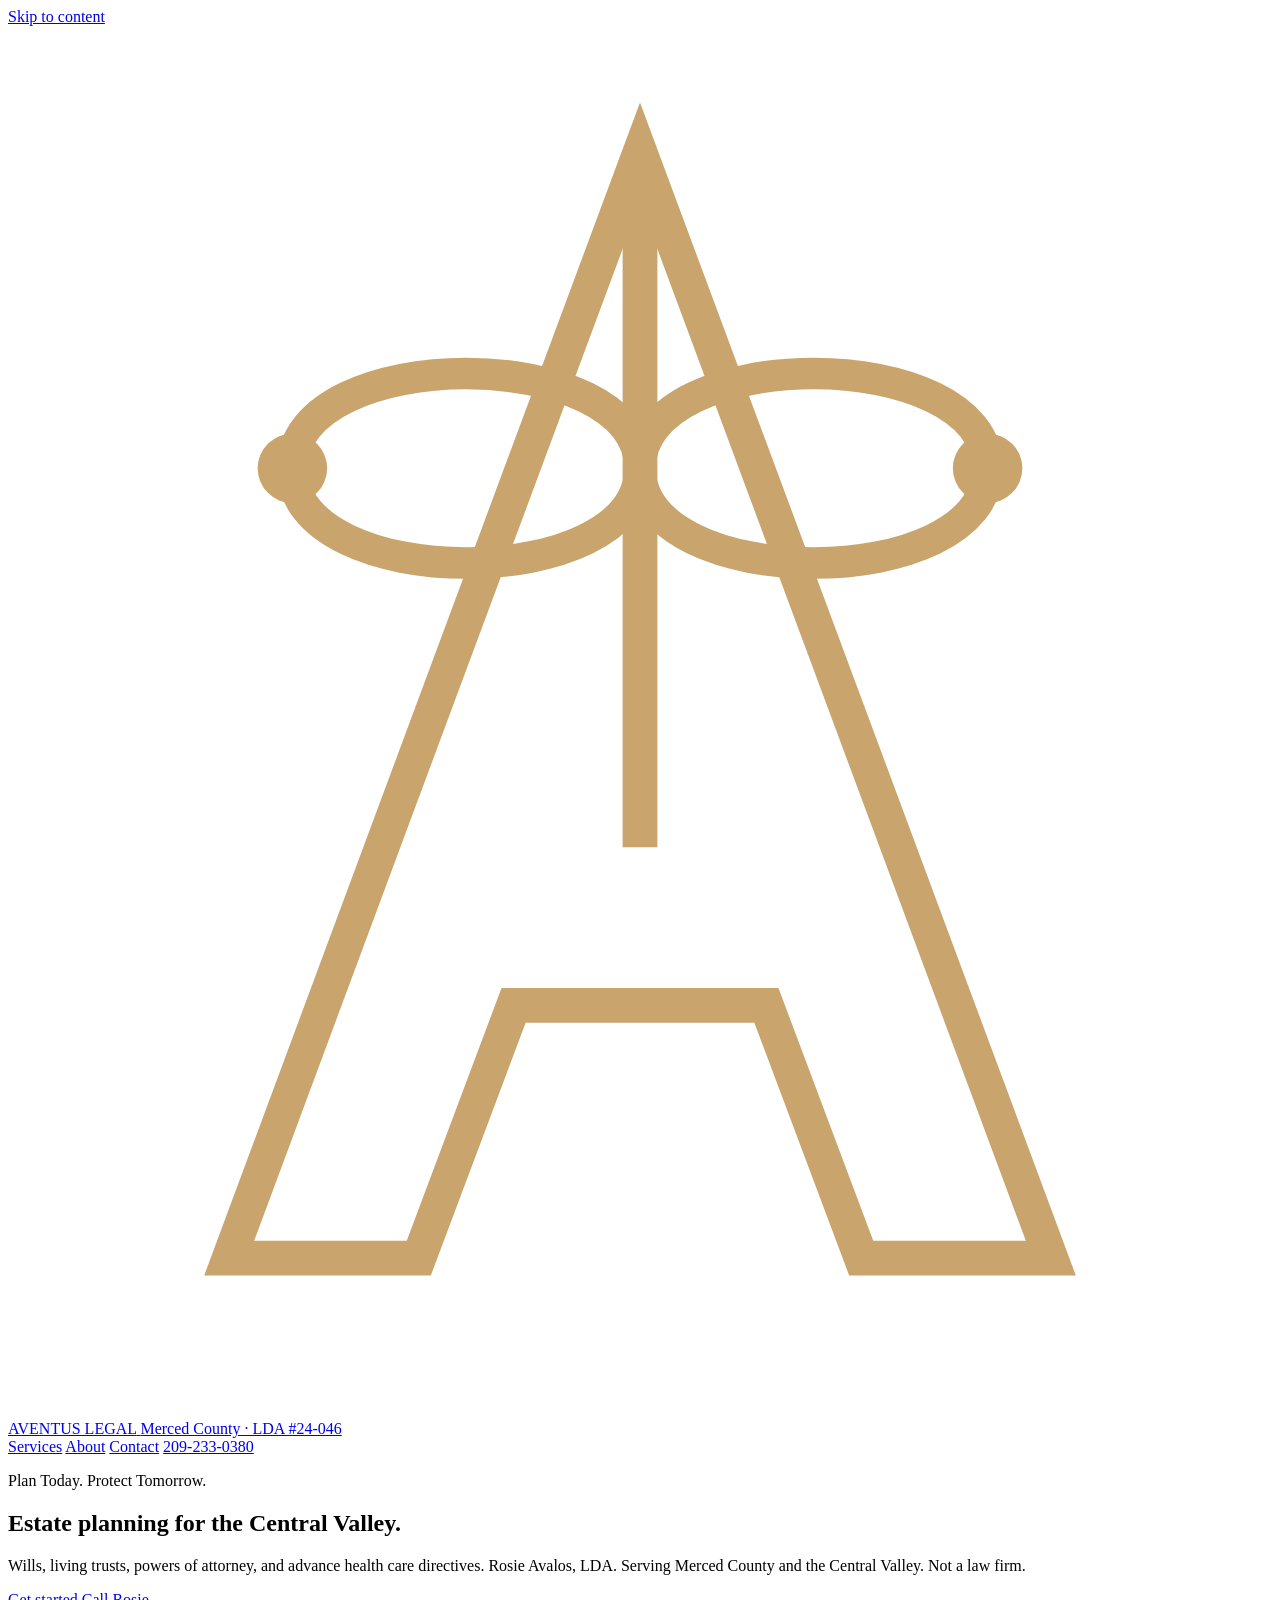
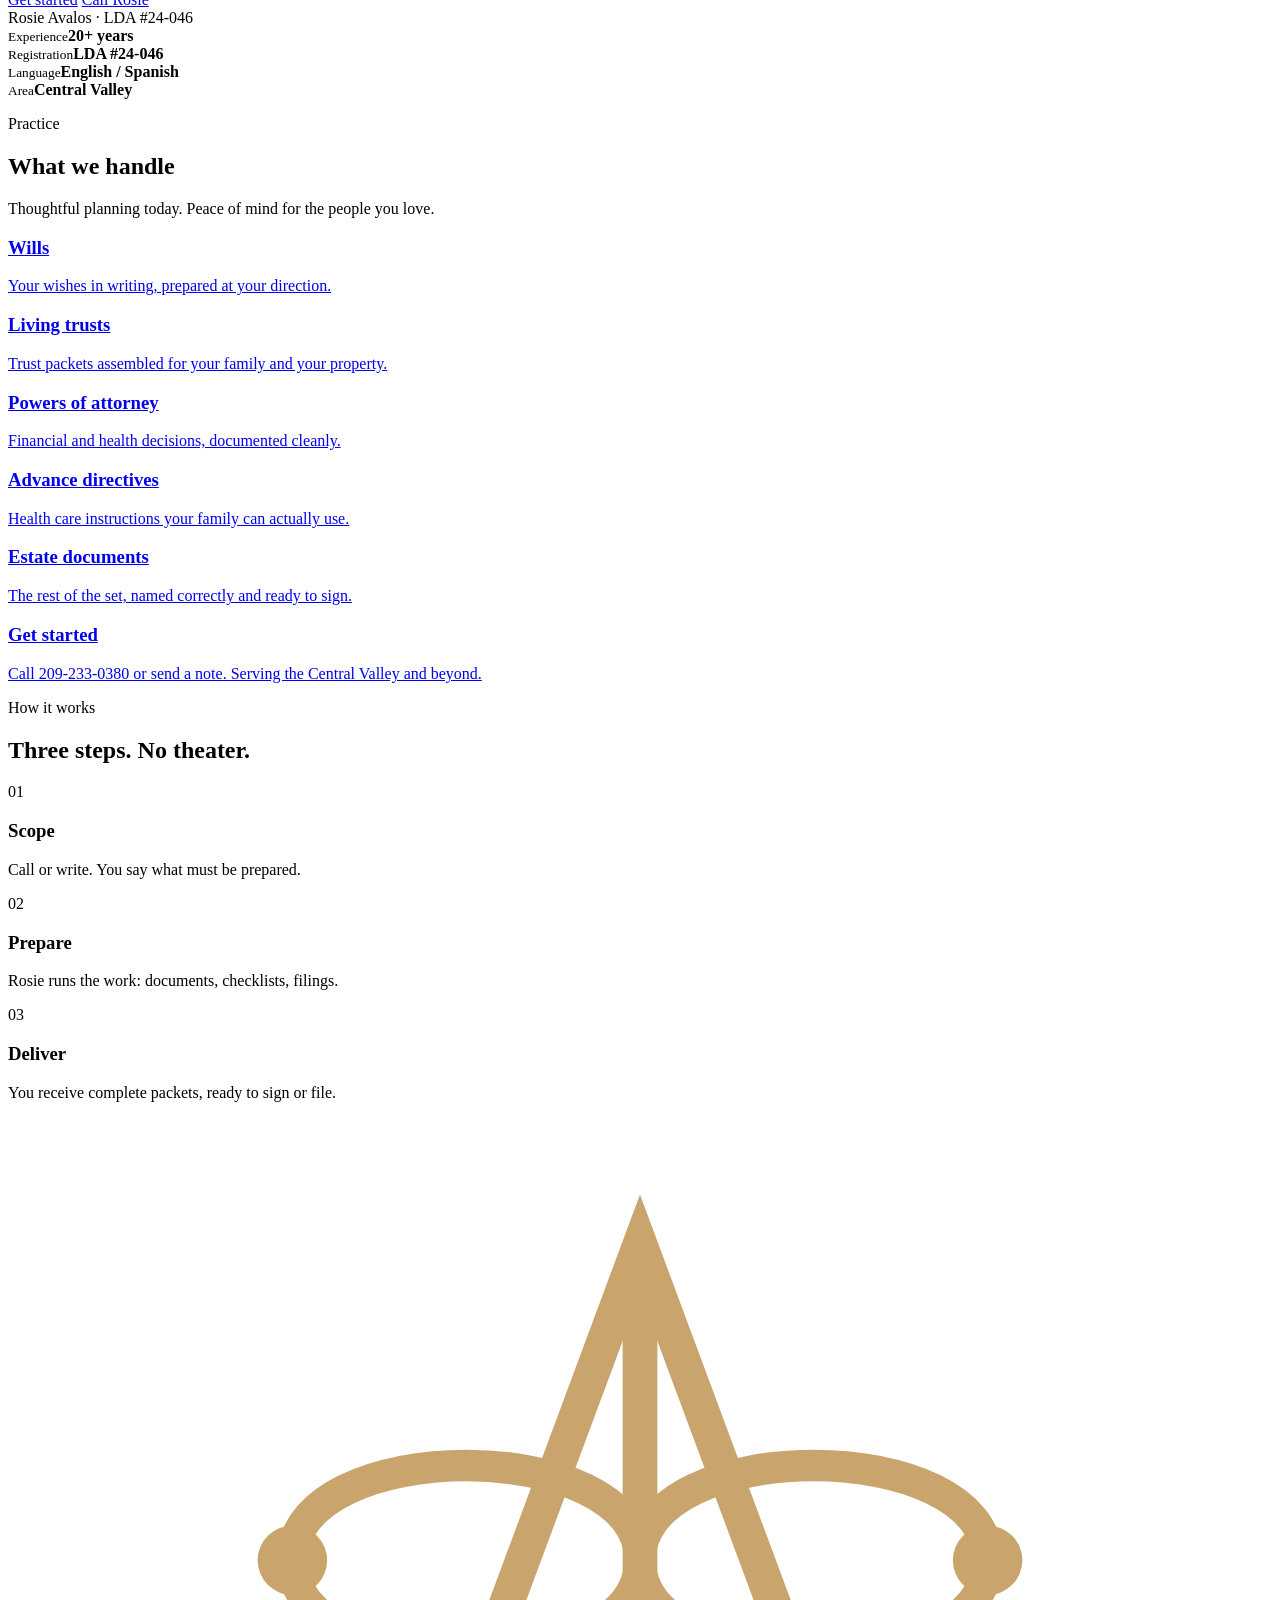
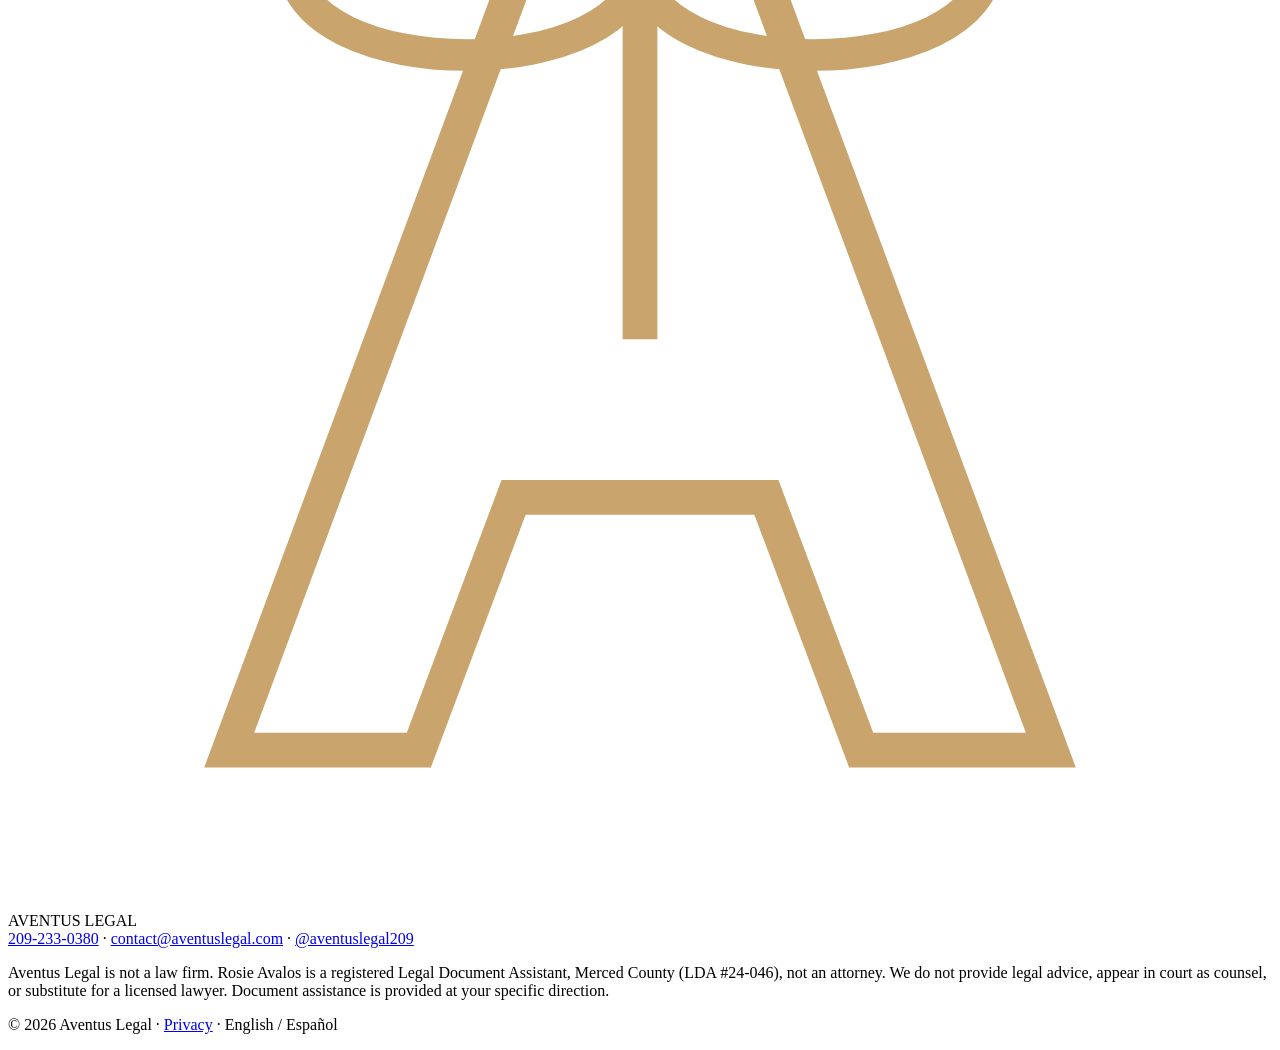
==== index.html @ 2ae04e9a "Add Aventus Legal homepage for aventuslegal.com" ====
<!doctype html>
<html lang="en">
<head>
  <meta charset="utf-8">
  <meta name="viewport" content="width=device-width, initial-scale=1">
  <title>Aventus Legal · Estate planning · Merced County LDA</title>
  <meta name="description" content="Aventus Legal. Rosie Avalos, Merced County LDA #24-046. Wills, trusts, and estate planning documents for the Central Valley.">
  <meta property="og:title" content="Aventus Legal · Estate planning · Merced County LDA">
  <meta property="og:description" content="Aventus Legal. Rosie Avalos, Merced County LDA #24-046. Wills, trusts, and estate planning documents for the Central Valley.">
  <meta property="og:type" content="website">
  <link rel="icon" href="assets/logo.svg" type="image/svg+xml">
  <link rel="preconnect" href="https://fonts.googleapis.com">
  <link rel="preconnect" href="https://fonts.gstatic.com" crossorigin>
  <link href="https://fonts.googleapis.com/css2?family=Instrument+Sans:wght@400;500;600&family=Instrument+Serif:ital@0;1&display=swap" rel="stylesheet">
  <link rel="stylesheet" href="css/styles.css">
  <link rel="stylesheet" href="css/portrait.css">
</head>
<body>
<a class="skip" href="#main">Skip to content</a>
<header class="nav">
  <div class="wrap nav-inner">
    <a class="brand" href="index.html">
      <img src="assets/logo.svg" alt="">
      <span>
        <span class="brand-name">AVENTUS LEGAL</span>
        <span class="brand-meta">Merced County · LDA #24-046</span>
      </span>
    </a>
    <nav class="nav-links" aria-label="Primary">
      <a href="services.html">Services</a>
      <a href="about.html">About</a>
      <a href="contact.html">Contact</a>
      <a class="nav-cta" href="tel:+12092330380">209-233-0380</a>
    </nav>
  </div>
</header>
<main id="main">
<section class="hero">
  <div class="wrap hero-grid">
    <div>
      <p class="kicker">Plan Today. Protect Tomorrow.</p>
      <h1>Estate planning for the Central Valley.</h1>
      <p class="lede">Wills, living trusts, powers of attorney, and advance health care directives. Rosie Avalos, LDA. Serving Merced County and the Central Valley. Not a law firm.</p>
      <div class="actions">
        <a class="btn btn-gold" href="contact.html">Get started</a>
        <a class="btn btn-ghost" href="tel:+12092330380">Call Rosie</a>
      </div>
    </div>
    <div class="portrait-card">
      <div class="portrait" role="img" aria-label="Rosie Avalos"></div>
      <div class="portrait-badge">Rosie Avalos · LDA #24-046</div>
    </div>
  </div>
</section>
<div class="trust">
  <div class="wrap trust-grid">
    <div class="trust-item"><small>Experience</small><strong>20+ years</strong></div>
    <div class="trust-item"><small>Registration</small><strong>LDA #24-046</strong></div>
    <div class="trust-item"><small>Language</small><strong>English / Spanish</strong></div>
    <div class="trust-item"><small>Area</small><strong>Central Valley</strong></div>
  </div>
</div>
<section>
  <div class="wrap">
    <div class="section-head">
      <p class="kicker">Practice</p>
      <h2>What we handle</h2>
      <p>Thoughtful planning today. Peace of mind for the people you love.</p>
    </div>
    <div class="cards">
      <a class="card" href="services.html"><h3>Wills</h3><p>Your wishes in writing, prepared at your direction.</p></a>
      <a class="card" href="services.html"><h3>Living trusts</h3><p>Trust packets assembled for your family and your property.</p></a>
      <a class="card" href="services.html"><h3>Powers of attorney</h3><p>Financial and health decisions, documented cleanly.</p></a>
      <a class="card" href="services.html"><h3>Advance directives</h3><p>Health care instructions your family can actually use.</p></a>
      <a class="card" href="services.html"><h3>Estate documents</h3><p>The rest of the set, named correctly and ready to sign.</p></a>
      <a class="card" href="contact.html"><h3>Get started</h3><p>Call 209-233-0380 or send a note. Serving the Central Valley and beyond.</p></a>
    </div>
  </div>
</section>
<section class="light">
  <div class="wrap">
    <div class="section-head">
      <p class="kicker">How it works</p>
      <h2>Three steps. No theater.</h2>
    </div>
    <div class="steps">
      <div class="step"><div class="step-n">01</div><h3>Scope</h3><p class="muted">Call or write. You say what must be prepared.</p></div>
      <div class="step"><div class="step-n">02</div><h3>Prepare</h3><p class="muted">Rosie runs the work: documents, checklists, filings.</p></div>
      <div class="step"><div class="step-n">03</div><h3>Deliver</h3><p class="muted">You receive complete packets, ready to sign or file.</p></div>
    </div>
  </div>
</section>
</main>
<footer>
  <div class="wrap">
    <div class="foot-top">
      <div class="brand">
        <img src="assets/logo.svg" alt="">
        <span class="brand-name">AVENTUS LEGAL</span>
      </div>
      <div>
        <a href="tel:+12092330380">209-233-0380</a> ·
        <a href="mailto:contact@aventuslegal.com">contact@aventuslegal.com</a> · <a href="https://www.instagram.com/aventuslegal209/" target="_blank" rel="noopener">@aventuslegal209</a>
      </div>
    </div>
    <p class="disclaimer">Aventus Legal is not a law firm. Rosie Avalos is a registered Legal Document Assistant, Merced County (LDA #24-046), not an attorney. We do not provide legal advice, appear in court as counsel, or substitute for a licensed lawyer. Document assistance is provided at your specific direction.</p>
    <p>© <span data-year></span> Aventus Legal · <a href="privacy.html">Privacy</a> · English / Español</p>
  </div>
</footer>
<script src="js/config.js"></script>
<script src="js/main.js"></script>
</body>
</html>
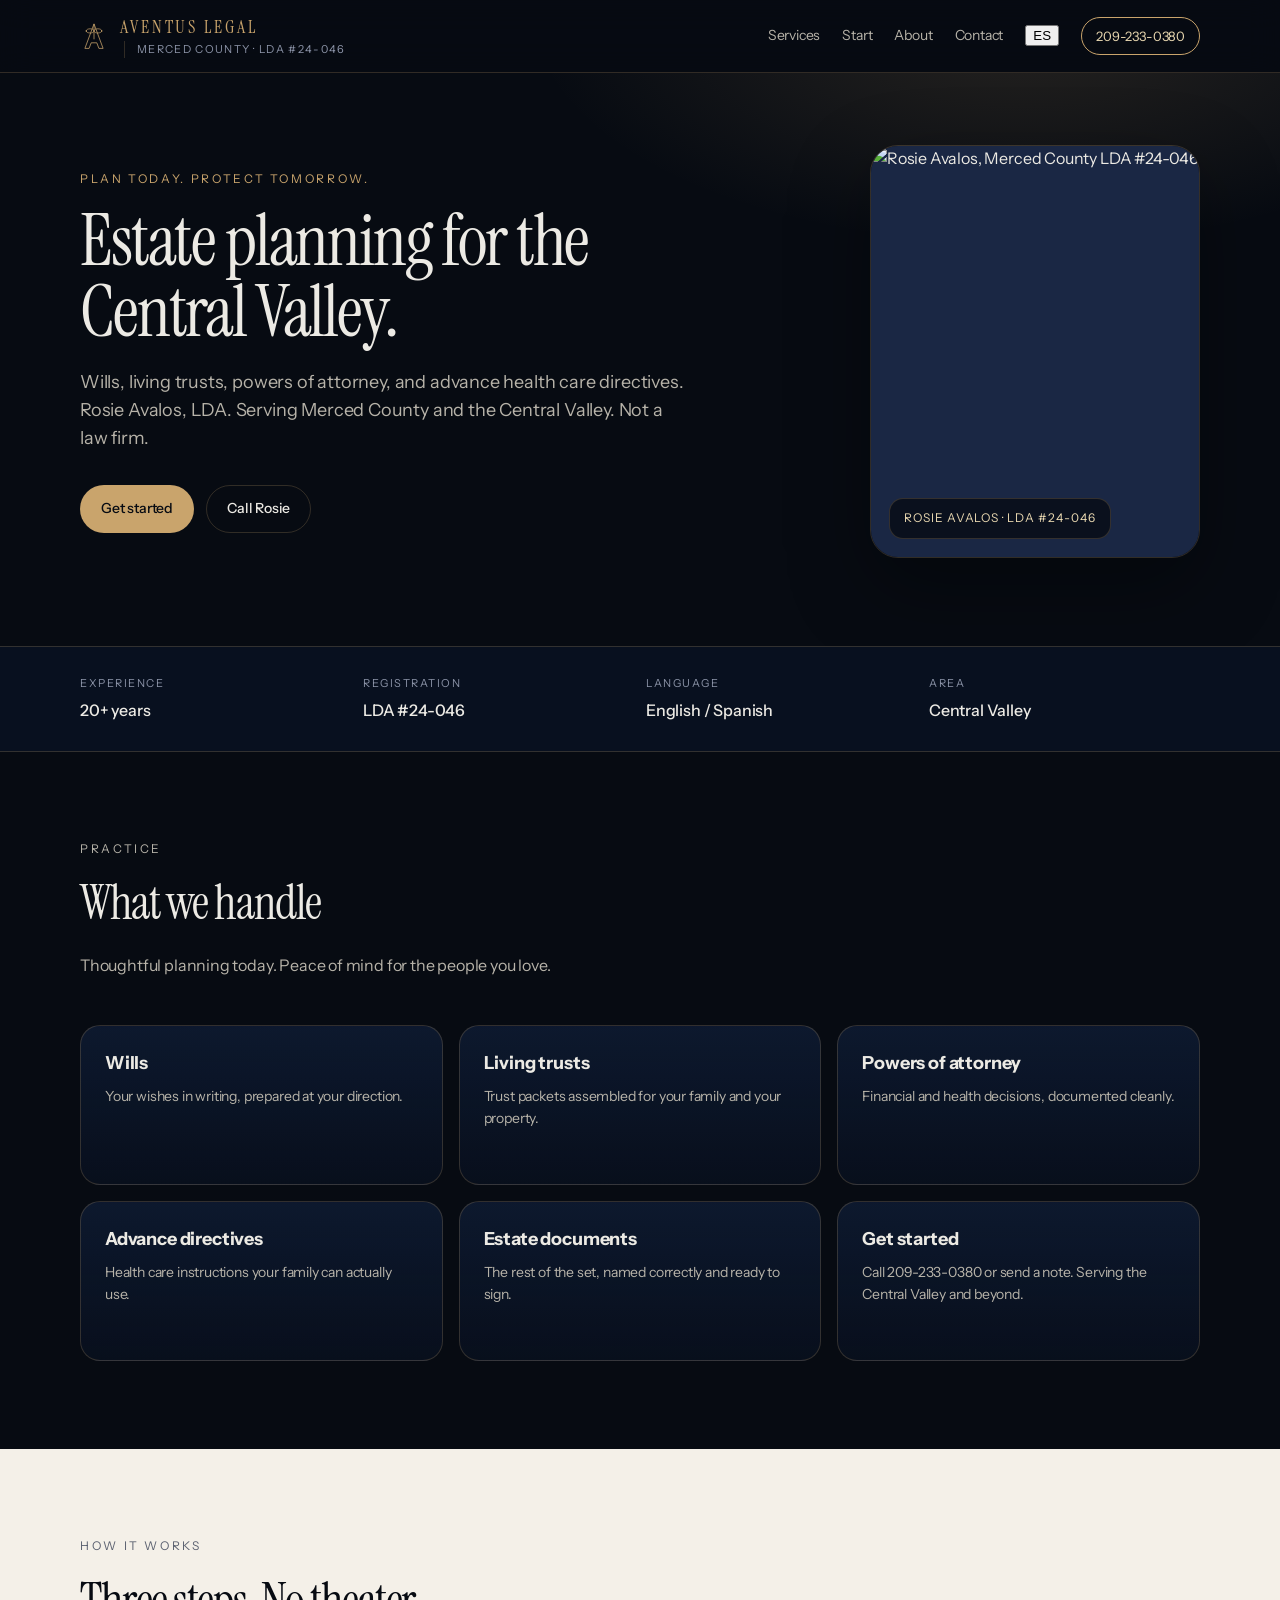
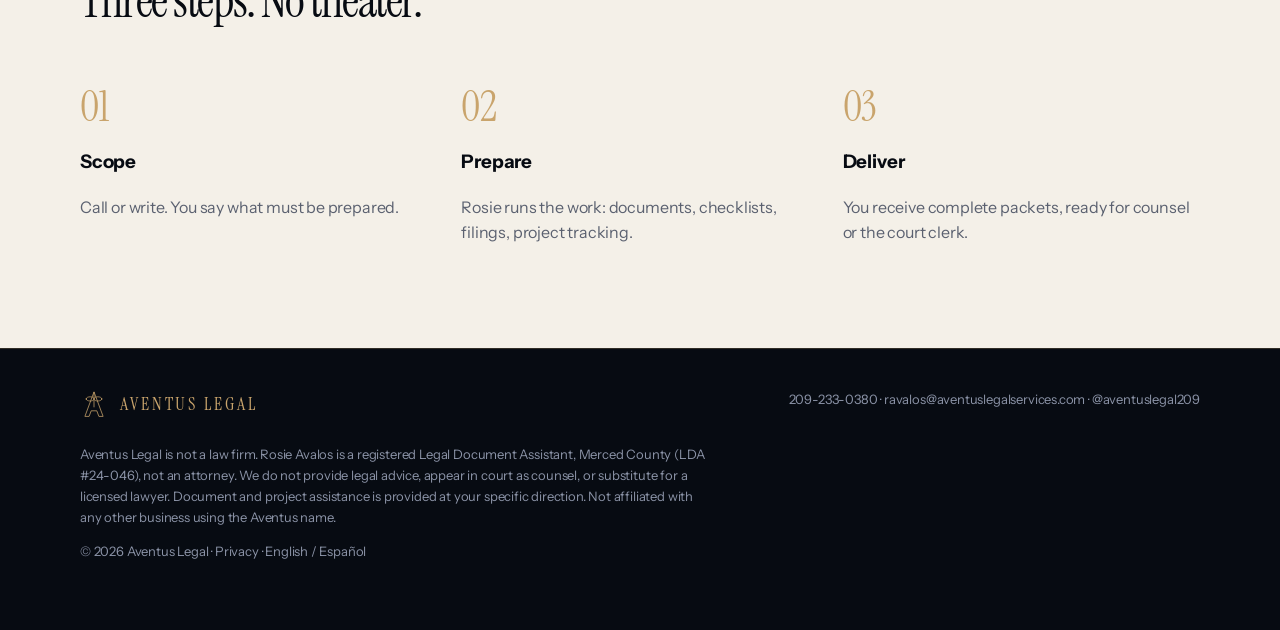
==== commit 92c4899b: "Add complete Aventus Legal site pages with real Rosie photo" ====
--- a/index.html
+++ b/index.html
@@ -5,15 +5,29 @@
   <meta name="viewport" content="width=device-width, initial-scale=1">
   <title>Aventus Legal · Estate planning · Merced County LDA</title>
   <meta name="description" content="Aventus Legal. Rosie Avalos, Merced County LDA #24-046. Wills, trusts, and estate planning documents for the Central Valley.">
-  <meta property="og:title" content="Aventus Legal · Estate planning · Merced County LDA">
+  <meta property="og:title" content="Aventus Legal · Contract paralegal & LDA">
   <meta property="og:description" content="Aventus Legal. Rosie Avalos, Merced County LDA #24-046. Wills, trusts, and estate planning documents for the Central Valley.">
   <meta property="og:type" content="website">
   <link rel="icon" href="assets/logo.svg" type="image/svg+xml">
   <link rel="preconnect" href="https://fonts.googleapis.com">
   <link rel="preconnect" href="https://fonts.gstatic.com" crossorigin>
   <link href="https://fonts.googleapis.com/css2?family=Instrument+Sans:wght@400;500;600&family=Instrument+Serif:ital@0;1&display=swap" rel="stylesheet">
+  <meta property="og:image" content="https://aventuslegalservices.com/assets/rosie.jpg">
   <link rel="stylesheet" href="css/styles.css">
-  <link rel="stylesheet" href="css/portrait.css">
+  <script type="application/ld+json">
+  {
+    "@context": "https://schema.org",
+    "@type": "ProfessionalService",
+    "name": "Aventus Legal",
+    "url": "https://aventuslegalservices.com",
+    "telephone": "+1-209-233-0380",
+    "email": "ravalos@aventuslegalservices.com",
+    "founder": { "@type": "Person", "name": "Rosie Avalos" },
+    "description": "California Legal Document Assistant and contract paralegal. Not a law firm.",
+    "areaServed": "US",
+    "knowsLanguage": ["en", "es"]
+  }
+  </script>
 </head>
 <body>
 <a class="skip" href="#main">Skip to content</a>
@@ -28,26 +42,31 @@
     </a>
     <nav class="nav-links" aria-label="Primary">
       <a href="services.html">Services</a>
+      <a href="start.html">Start</a>
       <a href="about.html">About</a>
       <a href="contact.html">Contact</a>
+      <button class="lang" type="button" data-lang>ES</button>
       <a class="nav-cta" href="tel:+12092330380">209-233-0380</a>
     </nav>
   </div>
 </header>
 <main id="main">
+
 <section class="hero">
   <div class="wrap hero-grid">
     <div>
       <p class="kicker">Plan Today. Protect Tomorrow.</p>
-      <h1>Estate planning for the Central Valley.</h1>
+      <h1 data-i18n="Estate planning for the Central Valley.">Estate planning for the Central Valley.</h1>
       <p class="lede">Wills, living trusts, powers of attorney, and advance health care directives. Rosie Avalos, LDA. Serving Merced County and the Central Valley. Not a law firm.</p>
       <div class="actions">
-        <a class="btn btn-gold" href="contact.html">Get started</a>
-        <a class="btn btn-ghost" href="tel:+12092330380">Call Rosie</a>
+        <a class="btn btn-gold" href="contact.html" data-i18n="Get started">Get started</a>
+        <a class="btn btn-ghost" href="tel:+12092330380" data-i18n="Call Rosie">Call Rosie</a>
       </div>
     </div>
     <div class="portrait-card">
-      <div class="portrait" role="img" aria-label="Rosie Avalos"></div>
+      <div class="portrait">
+        <img src="assets/rosie.jpg" alt="Rosie Avalos, Merced County LDA #24-046">
+      </div>
       <div class="portrait-badge">Rosie Avalos · LDA #24-046</div>
     </div>
   </div>
@@ -85,8 +104,8 @@
     </div>
     <div class="steps">
       <div class="step"><div class="step-n">01</div><h3>Scope</h3><p class="muted">Call or write. You say what must be prepared.</p></div>
-      <div class="step"><div class="step-n">02</div><h3>Prepare</h3><p class="muted">Rosie runs the work: documents, checklists, filings.</p></div>
-      <div class="step"><div class="step-n">03</div><h3>Deliver</h3><p class="muted">You receive complete packets, ready to sign or file.</p></div>
+      <div class="step"><div class="step-n">02</div><h3>Prepare</h3><p class="muted">Rosie runs the work: documents, checklists, filings, project tracking.</p></div>
+      <div class="step"><div class="step-n">03</div><h3>Deliver</h3><p class="muted">You receive complete packets, ready for counsel or the court clerk.</p></div>
     </div>
   </div>
 </section>
@@ -100,10 +119,10 @@
       </div>
       <div>
         <a href="tel:+12092330380">209-233-0380</a> ·
-        <a href="mailto:contact@aventuslegal.com">contact@aventuslegal.com</a> · <a href="https://www.instagram.com/aventuslegal209/" target="_blank" rel="noopener">@aventuslegal209</a>
+        <a href="mailto:ravalos@aventuslegalservices.com">ravalos@aventuslegalservices.com</a> · <a href="https://www.instagram.com/aventuslegal209/" target="_blank" rel="noopener">@aventuslegal209</a>
       </div>
     </div>
-    <p class="disclaimer">Aventus Legal is not a law firm. Rosie Avalos is a registered Legal Document Assistant, Merced County (LDA #24-046), not an attorney. We do not provide legal advice, appear in court as counsel, or substitute for a licensed lawyer. Document assistance is provided at your specific direction.</p>
+    <p class="disclaimer">Aventus Legal is not a law firm. Rosie Avalos is a registered Legal Document Assistant, Merced County (LDA #24-046), not an attorney. We do not provide legal advice, appear in court as counsel, or substitute for a licensed lawyer. Document and project assistance is provided at your specific direction. Not affiliated with any other business using the Aventus name.</p>
     <p>© <span data-year></span> Aventus Legal · <a href="privacy.html">Privacy</a> · English / Español</p>
   </div>
 </footer>
--- a/css/styles.css
+++ b/css/styles.css
@@ -0,0 +1,134 @@
+:root {
+  --ink: #070b12;
+  --navy: #0b1730;
+  --gold: #c9a46c;
+  --gold-2: #e8d7b0;
+  --paper: #f4f0e8;
+  --line: rgba(201, 164, 108, 0.22);
+  --muted: #8b93a7;
+  --text: #eceae4;
+  --text-dim: #b7b3a9;
+  --dark: #161b28;
+  --shadow: 0 30px 80px rgba(0, 0, 0, 0.35);
+  --sans: "Instrument Sans", "Segoe UI", sans-serif;
+  --serif: "Instrument Serif", "Times New Roman", serif;
+  --max: 1120px;
+}
+*, *::before, *::after { box-sizing: border-box; }
+html, body { margin: 0; padding: 0; }
+body {
+  font-family: var(--sans);
+  background: var(--ink);
+  color: var(--text);
+  line-height: 1.55;
+  font-size: 16px;
+  letter-spacing: -0.011em;
+  -webkit-font-smoothing: antialiased;
+}
+img { max-width: 100%; display: block; }
+a { color: inherit; text-decoration: none; }
+.wrap { width: min(var(--max), calc(100% - 48px)); margin: 0 auto; }
+.skip { position: absolute; left: -999px; }
+.skip:focus { left: 12px; background: var(--gold); color: var(--ink); padding: 8px 12px; z-index: 20; }
+header.nav {
+  position: sticky; top: 0; z-index: 10;
+  backdrop-filter: blur(16px);
+  background: rgba(7, 11, 18, 0.78);
+  border-bottom: 1px solid var(--line);
+}
+.nav-inner { display: flex; align-items: center; justify-content: space-between; height: 72px; gap: 24px; }
+.brand { display: flex; align-items: center; gap: 12px; }
+.brand img { width: 28px; height: 31px; }
+.brand-name { font-family: var(--serif); font-size: 18px; letter-spacing: 0.16em; color: var(--gold); }
+.brand-meta { display: none; color: var(--muted); font-size: 11px; letter-spacing: 0.12em; text-transform: uppercase; }
+@media (min-width: 880px) {
+  .brand-meta { display: block; margin-left: 4px; padding-left: 12px; border-left: 1px solid var(--line); }
+}
+.nav-links { display: flex; align-items: center; gap: 22px; font-size: 14px; color: var(--text-dim); }
+.nav-links a:hover { color: var(--gold-2); }
+.nav-cta {
+  display: none; border: 1px solid var(--gold); color: var(--gold-2);
+  padding: 8px 14px; border-radius: 999px; font-size: 13px;
+}
+@media (min-width: 720px) { .nav-cta { display: inline-flex; } }
+.hero { position: relative; padding: 72px 0 88px; overflow: hidden; }
+.hero::before {
+  content: ""; position: absolute; inset: 0; pointer-events: none;
+  background: radial-gradient(900px 420px at 80% -10%, rgba(201,164,108,0.16), transparent 55%);
+}
+.hero-grid { position: relative; display: grid; gap: 56px; align-items: center; }
+@media (min-width: 900px) { .hero-grid { grid-template-columns: 1.15fr 0.85fr; } }
+.kicker { color: var(--gold); font-size: 12px; letter-spacing: 0.22em; text-transform: uppercase; margin: 0 0 18px; }
+h1 {
+  font-family: var(--serif); font-weight: 400;
+  font-size: clamp(40px, 6vw, 72px); line-height: 0.98;
+  letter-spacing: -0.03em; margin: 0 0 22px;
+}
+.lede { font-size: 18px; color: var(--text-dim); max-width: 34em; margin: 0 0 32px; }
+.actions { display: flex; flex-wrap: wrap; gap: 12px; }
+.btn {
+  display: inline-flex; align-items: center; justify-content: center;
+  height: 48px; padding: 0 20px; border-radius: 999px;
+  font-size: 14px; font-weight: 500; border: 1px solid transparent;
+}
+.btn-gold { background: var(--gold); color: var(--ink); }
+.btn-gold:hover { background: var(--gold-2); }
+.btn-ghost { border-color: var(--line); color: var(--text); }
+.btn-ghost:hover { border-color: var(--gold); color: var(--gold-2); }
+.portrait-card {
+  position: relative; aspect-ratio: 4/5; max-width: 420px; margin-left: auto;
+  border-radius: 28px; overflow: hidden; box-shadow: var(--shadow); border: 1px solid var(--line);
+}
+.portrait { width: 100%; height: 100%; background-size: cover; background-position: 50% 18%; background-color: #1a2744; }
+.portrait-badge {
+  position: absolute; left: 18px; bottom: 18px;
+  background: rgba(7,11,18,0.78); border: 1px solid var(--line);
+  padding: 10px 14px; border-radius: 14px; font-size: 12px;
+  letter-spacing: 0.08em; text-transform: uppercase; color: var(--gold-2);
+}
+.trust { border-top: 1px solid var(--line); border-bottom: 1px solid var(--line); background: rgba(11,23,48,0.45); }
+.trust-grid { display: grid; grid-template-columns: 1fr 1fr; gap: 20px 12px; padding: 28px 0; }
+@media (min-width: 800px) { .trust-grid { grid-template-columns: repeat(4, 1fr); } }
+.trust-item small { display: block; color: var(--muted); letter-spacing: 0.14em; text-transform: uppercase; font-size: 11px; }
+.trust-item strong { display: block; margin-top: 6px; font-weight: 500; }
+section { padding: 88px 0; }
+.section-head { max-width: 640px; margin-bottom: 48px; }
+h2 { font-family: var(--serif); font-weight: 400; font-size: clamp(32px, 4vw, 48px); letter-spacing: -0.03em; margin: 8px 0 12px; }
+.section-head p { color: var(--text-dim); margin: 0; }
+.cards { display: grid; gap: 16px; grid-template-columns: 1fr; }
+@media (min-width: 700px) { .cards { grid-template-columns: repeat(3, 1fr); } }
+.card {
+  background: linear-gradient(180deg, rgba(18,36,69,0.55), rgba(11,23,48,0.35));
+  border: 1px solid var(--line); border-radius: 20px; padding: 24px; min-height: 160px;
+}
+.card:hover { border-color: var(--gold); }
+.card h3 { margin: 0 0 8px; font-size: 18px; }
+.card p { margin: 0; color: var(--text-dim); font-size: 14px; }
+.light { background: var(--paper); color: var(--dark); }
+.light .section-head p, .light .muted { color: #5b6170; }
+.light h2, .light h3 { color: var(--ink); }
+.steps { display: grid; gap: 24px; }
+@media (min-width: 800px) { .steps { grid-template-columns: repeat(3, 1fr); } }
+.step-n { font-family: var(--serif); font-size: 42px; color: var(--gold); line-height: 1; margin-bottom: 12px; }
+.split { display: grid; gap: 48px; align-items: center; }
+@media (min-width: 860px) { .split { grid-template-columns: 0.9fr 1.1fr; } }
+.contact-panel {
+  display: grid; gap: 28px; background: var(--navy); border: 1px solid var(--line);
+  border-radius: 28px; padding: 32px;
+}
+@media (min-width: 800px) { .contact-panel { grid-template-columns: 1fr 1fr; padding: 48px; } }
+label { display: block; font-size: 13px; color: var(--muted); margin-bottom: 6px; }
+input, textarea {
+  width: 100%; background: rgba(7,11,18,0.5); border: 1px solid var(--line); color: var(--text);
+  border-radius: 12px; padding: 12px 14px; font: inherit; margin-bottom: 14px;
+}
+textarea { min-height: 120px; }
+.fine { color: var(--muted); font-size: 13px; }
+footer { border-top: 1px solid var(--line); padding: 40px 0 56px; color: var(--muted); font-size: 13px; }
+.foot-top { display: flex; justify-content: space-between; gap: 16px; flex-wrap: wrap; margin-bottom: 24px; }
+.disclaimer { max-width: 70ch; line-height: 1.6; }
+.page-hero { padding: 64px 0 24px; }
+.page-hero h1 { font-size: clamp(36px, 5vw, 56px); }
+.service-block { border-top: 1px solid var(--line); padding: 28px 0; }
+.service-block h2 { font-size: 28px; margin: 0 0 10px; }
+.service-block p { color: var(--text-dim); max-width: 68ch; margin: 0; }
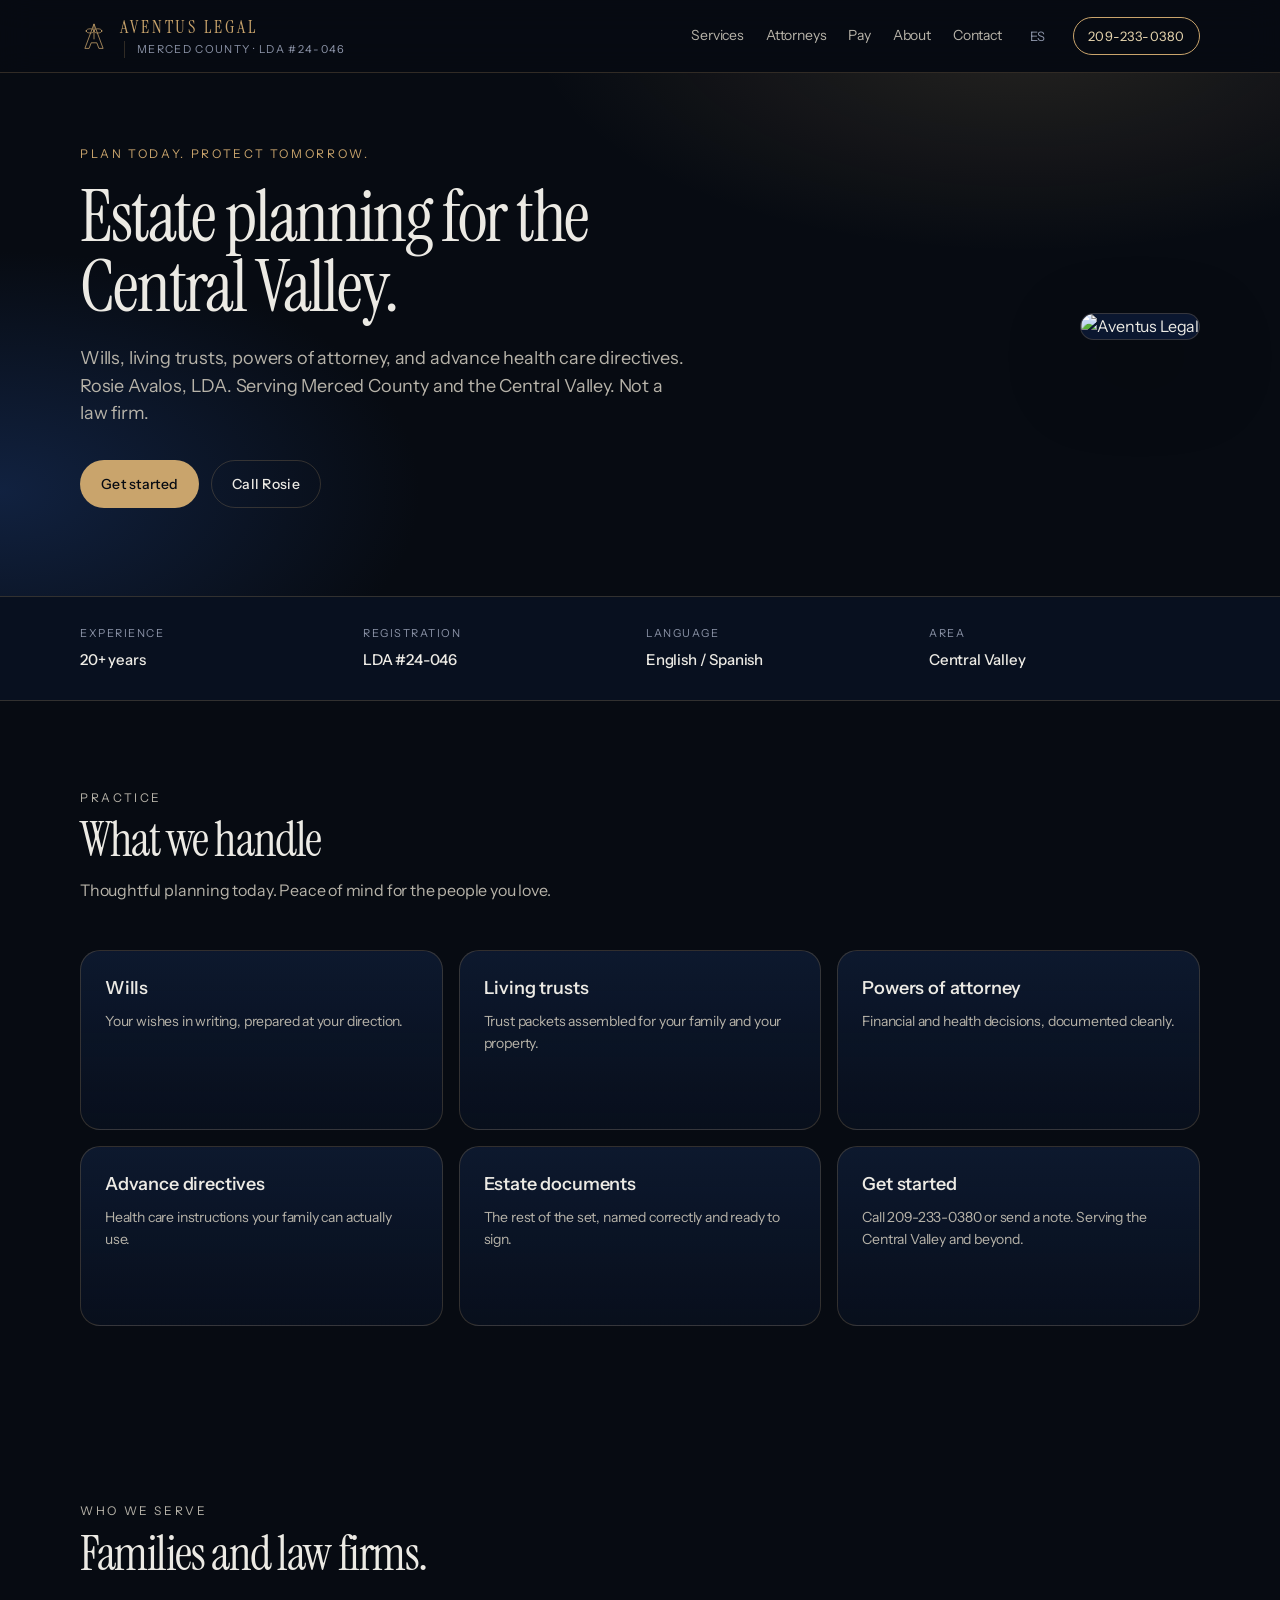
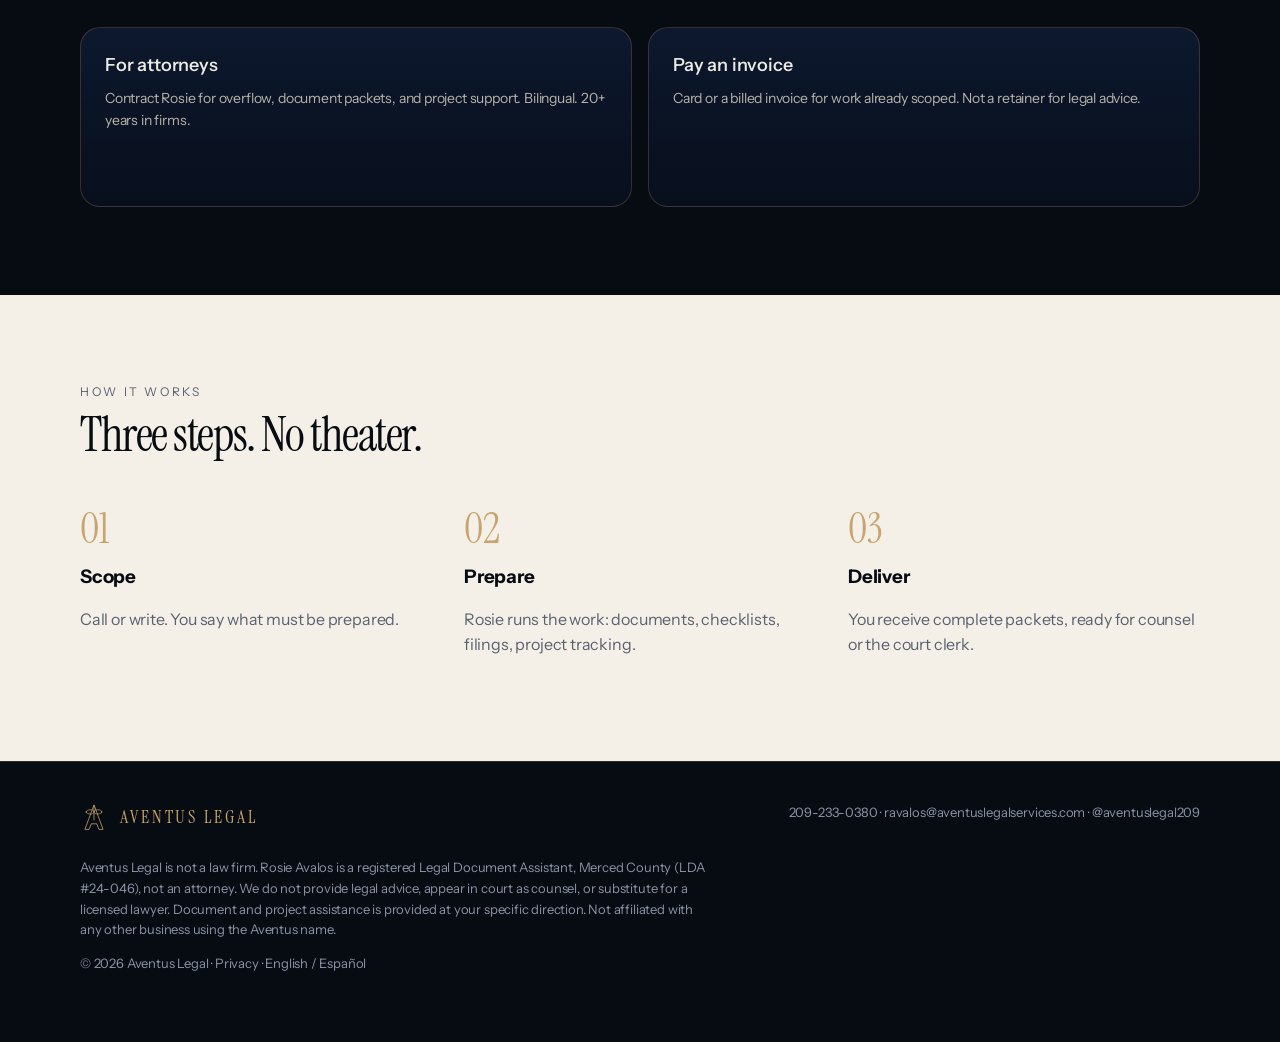
==== commit 2dbec44f: "Add pay and attorney pages; use official logo on homepage." ====
--- a/index.html
+++ b/index.html
@@ -12,7 +12,7 @@
   <link rel="preconnect" href="https://fonts.googleapis.com">
   <link rel="preconnect" href="https://fonts.gstatic.com" crossorigin>
   <link href="https://fonts.googleapis.com/css2?family=Instrument+Sans:wght@400;500;600&family=Instrument+Serif:ital@0;1&display=swap" rel="stylesheet">
-  <meta property="og:image" content="https://aventuslegalservices.com/assets/rosie.jpg">
+  <meta property="og:image" content="https://aventuslegalservices.com/assets/aventus-legal-logo.jpg">
   <link rel="stylesheet" href="css/styles.css">
   <script type="application/ld+json">
   {
@@ -42,7 +42,8 @@
     </a>
     <nav class="nav-links" aria-label="Primary">
       <a href="services.html">Services</a>
-      <a href="start.html">Start</a>
+      <a href="attorneys.html">Attorneys</a>
+      <a href="pay.html">Pay</a>
       <a href="about.html">About</a>
       <a href="contact.html">Contact</a>
       <button class="lang" type="button" data-lang>ES</button>
@@ -63,11 +64,8 @@
         <a class="btn btn-ghost" href="tel:+12092330380" data-i18n="Call Rosie">Call Rosie</a>
       </div>
     </div>
-    <div class="portrait-card">
-      <div class="portrait">
-        <img src="assets/rosie.jpg" alt="Rosie Avalos, Merced County LDA #24-046">
-      </div>
-      <div class="portrait-badge">Rosie Avalos · LDA #24-046</div>
+    <div class="hero-logo">
+      <img src="assets/aventus-legal-logo.jpg" alt="Aventus Legal">
     </div>
   </div>
 </section>
@@ -93,6 +91,24 @@
       <a class="card" href="services.html"><h3>Advance directives</h3><p>Health care instructions your family can actually use.</p></a>
       <a class="card" href="services.html"><h3>Estate documents</h3><p>The rest of the set, named correctly and ready to sign.</p></a>
       <a class="card" href="contact.html"><h3>Get started</h3><p>Call 209-233-0380 or send a note. Serving the Central Valley and beyond.</p></a>
+    </div>
+  </div>
+</section>
+<section>
+  <div class="wrap">
+    <div class="section-head">
+      <p class="kicker">Who we serve</p>
+      <h2>Families and law firms.</h2>
+    </div>
+    <div class="cards two">
+      <a class="card" href="attorneys.html">
+        <h3>For attorneys</h3>
+        <p>Contract Rosie for overflow, document packets, and project support. Bilingual. 20+ years in firms.</p>
+      </a>
+      <a class="card" href="pay.html">
+        <h3>Pay an invoice</h3>
+        <p>Card or a billed invoice for work already scoped. Not a retainer for legal advice.</p>
+      </a>
     </div>
   </div>
 </section>
--- a/css/styles.css
+++ b/css/styles.css
@@ -1,9 +1,11 @@
 :root {
   --ink: #070b12;
   --navy: #0b1730;
+  --navy-2: #122445;
   --gold: #c9a46c;
   --gold-2: #e8d7b0;
   --paper: #f4f0e8;
+  --paper-2: #ebe4d6;
   --line: rgba(201, 164, 108, 0.22);
   --muted: #8b93a7;
   --text: #eceae4;
@@ -15,6 +17,7 @@
   --max: 1120px;
 }
 *, *::before, *::after { box-sizing: border-box; }
+html { scroll-behavior: smooth; }
 html, body { margin: 0; padding: 0; }
 body {
   font-family: var(--sans);
@@ -28,18 +31,29 @@
 img { max-width: 100%; display: block; }
 a { color: inherit; text-decoration: none; }
 .wrap { width: min(var(--max), calc(100% - 48px)); margin: 0 auto; }
-.skip { position: absolute; left: -999px; }
+.skip {
+  position: absolute; left: -999px; top: 8px;
+}
 .skip:focus { left: 12px; background: var(--gold); color: var(--ink); padding: 8px 12px; z-index: 20; }
+
 header.nav {
   position: sticky; top: 0; z-index: 10;
   backdrop-filter: blur(16px);
   background: rgba(7, 11, 18, 0.78);
   border-bottom: 1px solid var(--line);
 }
-.nav-inner { display: flex; align-items: center; justify-content: space-between; height: 72px; gap: 24px; }
-.brand { display: flex; align-items: center; gap: 12px; }
+.nav-inner {
+  display: flex; align-items: center; justify-content: space-between;
+  height: 72px; gap: 24px;
+}
+.brand { display: flex; align-items: center; gap: 12px; min-width: 0; }
 .brand img { width: 28px; height: 31px; }
-.brand-name { font-family: var(--serif); font-size: 18px; letter-spacing: 0.16em; color: var(--gold); }
+.brand-name {
+  font-family: var(--serif);
+  font-size: 18px;
+  letter-spacing: 0.16em;
+  color: var(--gold);
+}
 .brand-meta { display: none; color: var(--muted); font-size: 11px; letter-spacing: 0.12em; text-transform: uppercase; }
 @media (min-width: 880px) {
   .brand-meta { display: block; margin-left: 4px; padding-left: 12px; border-left: 1px solid var(--line); }
@@ -47,88 +61,246 @@
 .nav-links { display: flex; align-items: center; gap: 22px; font-size: 14px; color: var(--text-dim); }
 .nav-links a:hover { color: var(--gold-2); }
 .nav-cta {
-  display: none; border: 1px solid var(--gold); color: var(--gold-2);
-  padding: 8px 14px; border-radius: 999px; font-size: 13px;
+  display: none;
+  border: 1px solid var(--gold);
+  color: var(--gold-2);
+  padding: 8px 14px;
+  border-radius: 999px;
+  font-size: 13px;
+  letter-spacing: 0.04em;
 }
 @media (min-width: 720px) { .nav-cta { display: inline-flex; } }
-.hero { position: relative; padding: 72px 0 88px; overflow: hidden; }
+.lang { background: none; border: 0; color: var(--muted); font: inherit; cursor: pointer; font-size: 13px; }
+.lang:hover { color: var(--gold); }
+
+.hero {
+  position: relative;
+  padding: 72px 0 88px;
+  overflow: hidden;
+}
 .hero::before {
-  content: ""; position: absolute; inset: 0; pointer-events: none;
-  background: radial-gradient(900px 420px at 80% -10%, rgba(201,164,108,0.16), transparent 55%);
-}
-.hero-grid { position: relative; display: grid; gap: 56px; align-items: center; }
-@media (min-width: 900px) { .hero-grid { grid-template-columns: 1.15fr 0.85fr; } }
-.kicker { color: var(--gold); font-size: 12px; letter-spacing: 0.22em; text-transform: uppercase; margin: 0 0 18px; }
+  content: "";
+  position: absolute; inset: 0;
+  background:
+    radial-gradient(900px 420px at 80% -10%, rgba(201,164,108,0.16), transparent 55%),
+    radial-gradient(700px 400px at 0% 80%, rgba(18,36,69,0.9), transparent 60%);
+  pointer-events: none;
+}
+.hero-grid {
+  position: relative;
+  display: grid;
+  gap: 56px;
+  align-items: center;
+}
+@media (min-width: 900px) {
+  .hero-grid { grid-template-columns: 1.15fr 0.85fr; }
+}
+.kicker {
+  color: var(--gold);
+  font-size: 12px;
+  letter-spacing: 0.22em;
+  text-transform: uppercase;
+  margin: 0 0 18px;
+}
 h1 {
-  font-family: var(--serif); font-weight: 400;
-  font-size: clamp(40px, 6vw, 72px); line-height: 0.98;
-  letter-spacing: -0.03em; margin: 0 0 22px;
+  font-family: var(--serif);
+  font-weight: 400;
+  font-size: clamp(40px, 6vw, 72px);
+  line-height: 0.98;
+  letter-spacing: -0.03em;
+  margin: 0 0 22px;
 }
 .lede { font-size: 18px; color: var(--text-dim); max-width: 34em; margin: 0 0 32px; }
 .actions { display: flex; flex-wrap: wrap; gap: 12px; }
 .btn {
   display: inline-flex; align-items: center; justify-content: center;
   height: 48px; padding: 0 20px; border-radius: 999px;
-  font-size: 14px; font-weight: 500; border: 1px solid transparent;
+  font-size: 14px; font-weight: 500; letter-spacing: 0.02em;
+  border: 1px solid transparent;
 }
 .btn-gold { background: var(--gold); color: var(--ink); }
 .btn-gold:hover { background: var(--gold-2); }
 .btn-ghost { border-color: var(--line); color: var(--text); }
 .btn-ghost:hover { border-color: var(--gold); color: var(--gold-2); }
+
 .portrait-card {
-  position: relative; aspect-ratio: 4/5; max-width: 420px; margin-left: auto;
-  border-radius: 28px; overflow: hidden; box-shadow: var(--shadow); border: 1px solid var(--line);
-}
-.portrait { width: 100%; height: 100%; background-size: cover; background-position: 50% 18%; background-color: #1a2744; }
+  position: relative;
+  aspect-ratio: 4/5;
+  max-width: 420px;
+  margin-left: auto;
+  border-radius: 28px;
+  overflow: hidden;
+  box-shadow: var(--shadow);
+  border: 1px solid var(--line);
+}
+.portrait {
+  width: 100%; height: 100%;
+}
+.portrait img,
+.about-photo img,
+.contact-photo img {
+  width: 100%;
+  height: 100%;
+  object-fit: cover;
+  object-position: 50% 18%;
+}
 .portrait-badge {
   position: absolute; left: 18px; bottom: 18px;
-  background: rgba(7,11,18,0.78); border: 1px solid var(--line);
-  padding: 10px 14px; border-radius: 14px; font-size: 12px;
-  letter-spacing: 0.08em; text-transform: uppercase; color: var(--gold-2);
-}
-.trust { border-top: 1px solid var(--line); border-bottom: 1px solid var(--line); background: rgba(11,23,48,0.45); }
-.trust-grid { display: grid; grid-template-columns: 1fr 1fr; gap: 20px 12px; padding: 28px 0; }
-@media (min-width: 800px) { .trust-grid { grid-template-columns: repeat(4, 1fr); } }
+  background: rgba(7,11,18,0.78);
+  border: 1px solid var(--line);
+  backdrop-filter: blur(10px);
+  padding: 10px 14px;
+  border-radius: 14px;
+  font-size: 12px;
+  letter-spacing: 0.08em;
+  text-transform: uppercase;
+  color: var(--gold-2);
+}
+
+.trust {
+  border-top: 1px solid var(--line);
+  border-bottom: 1px solid var(--line);
+  background: rgba(11,23,48,0.45);
+}
+.trust-grid {
+  display: grid;
+  grid-template-columns: 1fr 1fr;
+  gap: 20px 12px;
+  padding: 28px 0;
+}
+@media (min-width: 800px) {
+  .trust-grid { grid-template-columns: repeat(4, 1fr); }
+}
 .trust-item small { display: block; color: var(--muted); letter-spacing: 0.14em; text-transform: uppercase; font-size: 11px; }
-.trust-item strong { display: block; margin-top: 6px; font-weight: 500; }
+.trust-item strong { display: block; margin-top: 6px; font-weight: 500; font-size: 15px; }
+
 section { padding: 88px 0; }
 .section-head { max-width: 640px; margin-bottom: 48px; }
-h2 { font-family: var(--serif); font-weight: 400; font-size: clamp(32px, 4vw, 48px); letter-spacing: -0.03em; margin: 8px 0 12px; }
+h2 {
+  font-family: var(--serif);
+  font-weight: 400;
+  font-size: clamp(32px, 4vw, 48px);
+  letter-spacing: -0.03em;
+  margin: 8px 0 12px;
+  line-height: 1.05;
+}
 .section-head p { color: var(--text-dim); margin: 0; }
-.cards { display: grid; gap: 16px; grid-template-columns: 1fr; }
+
+.cards {
+  display: grid;
+  gap: 16px;
+  grid-template-columns: 1fr;
+}
 @media (min-width: 700px) { .cards { grid-template-columns: repeat(3, 1fr); } }
 .card {
   background: linear-gradient(180deg, rgba(18,36,69,0.55), rgba(11,23,48,0.35));
-  border: 1px solid var(--line); border-radius: 20px; padding: 24px; min-height: 160px;
-}
-.card:hover { border-color: var(--gold); }
-.card h3 { margin: 0 0 8px; font-size: 18px; }
+  border: 1px solid var(--line);
+  border-radius: 20px;
+  padding: 24px;
+  min-height: 180px;
+  transition: border-color .2s, transform .2s;
+}
+.card:hover { border-color: var(--gold); transform: translateY(-2px); }
+.card h3 { margin: 0 0 8px; font-size: 18px; font-weight: 550; }
 .card p { margin: 0; color: var(--text-dim); font-size: 14px; }
+
 .light { background: var(--paper); color: var(--dark); }
-.light .section-head p, .light .muted { color: #5b6170; }
+.light .section-head p, .light .card p, .light .muted { color: #5b6170; }
+.light .card {
+  background: #fff;
+  border-color: rgba(22,27,40,0.08);
+  box-shadow: 0 10px 30px rgba(22,27,40,0.04);
+}
 .light h2, .light h3 { color: var(--ink); }
+
 .steps { display: grid; gap: 24px; }
-@media (min-width: 800px) { .steps { grid-template-columns: repeat(3, 1fr); } }
-.step-n { font-family: var(--serif); font-size: 42px; color: var(--gold); line-height: 1; margin-bottom: 12px; }
-.split { display: grid; gap: 48px; align-items: center; }
+@media (min-width: 800px) { .steps { grid-template-columns: repeat(3, 1fr); gap: 32px; } }
+.step-n {
+  font-family: var(--serif);
+  font-size: 42px;
+  color: var(--gold);
+  line-height: 1;
+  margin-bottom: 12px;
+}
+.step h3 { margin: 0 0 8px; }
+
+.split {
+  display: grid; gap: 48px; align-items: center;
+}
 @media (min-width: 860px) { .split { grid-template-columns: 0.9fr 1.1fr; } }
+.about-photo {
+  aspect-ratio: 4/5;
+  border-radius: 24px;
+  overflow: hidden;
+  border: 1px solid var(--line);
+}
+.contact-photo {
+  width: 112px;
+  height: 140px;
+  border-radius: 16px;
+  overflow: hidden;
+  border: 1px solid var(--line);
+  margin-bottom: 18px;
+}
+.contact-head {
+  display: flex;
+  gap: 18px;
+  align-items: flex-start;
+}
+
 .contact-panel {
-  display: grid; gap: 28px; background: var(--navy); border: 1px solid var(--line);
-  border-radius: 28px; padding: 32px;
+  display: grid; gap: 28px;
+  background: var(--navy);
+  border: 1px solid var(--line);
+  border-radius: 28px;
+  padding: 32px;
 }
 @media (min-width: 800px) { .contact-panel { grid-template-columns: 1fr 1fr; padding: 48px; } }
 label { display: block; font-size: 13px; color: var(--muted); margin-bottom: 6px; }
-input, textarea {
-  width: 100%; background: rgba(7,11,18,0.5); border: 1px solid var(--line); color: var(--text);
-  border-radius: 12px; padding: 12px 14px; font: inherit; margin-bottom: 14px;
-}
-textarea { min-height: 120px; }
+input, textarea, select {
+  width: 100%;
+  background: rgba(7,11,18,0.5);
+  border: 1px solid var(--line);
+  color: var(--text);
+  border-radius: 12px;
+  padding: 12px 14px;
+  font: inherit;
+  margin-bottom: 14px;
+}
+textarea { min-height: 120px; resize: vertical; }
 .fine { color: var(--muted); font-size: 13px; }
-footer { border-top: 1px solid var(--line); padding: 40px 0 56px; color: var(--muted); font-size: 13px; }
+
+footer {
+  border-top: 1px solid var(--line);
+  padding: 40px 0 56px;
+  color: var(--muted);
+  font-size: 13px;
+}
 .foot-top { display: flex; justify-content: space-between; gap: 16px; flex-wrap: wrap; margin-bottom: 24px; }
 .disclaimer { max-width: 70ch; line-height: 1.6; }
 .page-hero { padding: 64px 0 24px; }
 .page-hero h1 { font-size: clamp(36px, 5vw, 56px); }
-.service-block { border-top: 1px solid var(--line); padding: 28px 0; }
+.stack { display: grid; gap: 14px; }
+.service-block {
+  border-top: 1px solid var(--line);
+  padding: 28px 0;
+}
 .service-block h2 { font-size: 28px; margin: 0 0 10px; }
 .service-block p { color: var(--text-dim); max-width: 68ch; margin: 0; }
+@media (prefers-reduced-motion: reduce) {
+  * { transition: none !important; scroll-behavior: auto !important; }
+}
+
+.hero-logo {
+  max-width: 440px;
+  margin-left: auto;
+  border-radius: 28px;
+  overflow: hidden;
+  box-shadow: var(--shadow);
+  border: 1px solid var(--line);
+  background: #0b1730;
+}
+.hero-logo img { width: 100%; height: auto; display: block; object-fit: contain; }
+.cards.two { grid-template-columns: 1fr; }
+@media (min-width: 700px) { .cards.two { grid-template-columns: 1fr 1fr; } }
+.amount-row { display: grid; grid-template-columns: 1fr 1fr; gap: 12px; }
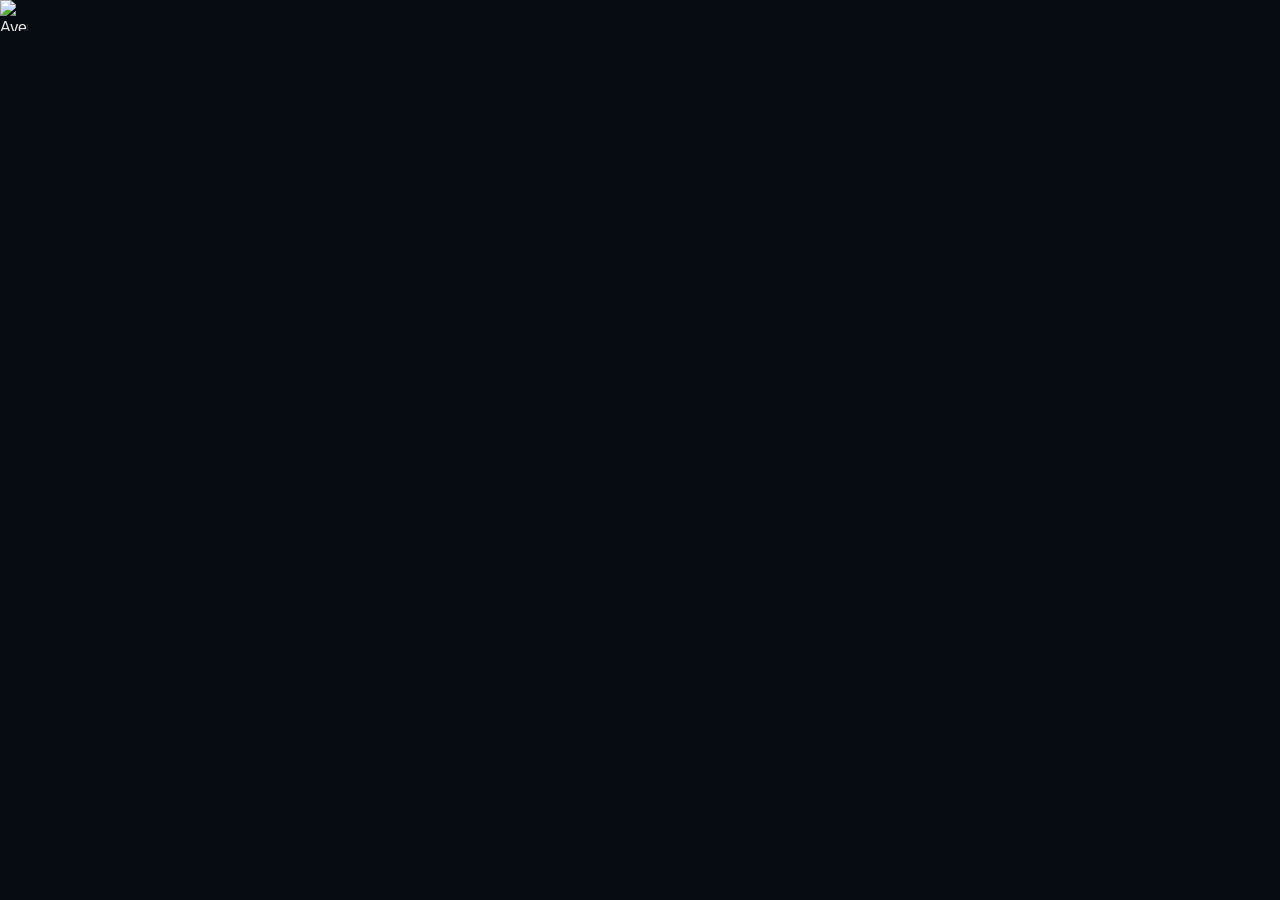
==== commit 2b474938: "Use official Aventus Legal gold A/L logo in header, footer, and favicon." ====
--- a/index.html
+++ b/index.html
@@ -4,145 +4,10 @@
   <meta charset="utf-8">
   <meta name="viewport" content="width=device-width, initial-scale=1">
   <title>Aventus Legal · Estate planning · Merced County LDA</title>
-  <meta name="description" content="Aventus Legal. Rosie Avalos, Merced County LDA #24-046. Wills, trusts, and estate planning documents for the Central Valley.">
-  <meta property="og:title" content="Aventus Legal · Contract paralegal & LDA">
-  <meta property="og:description" content="Aventus Legal. Rosie Avalos, Merced County LDA #24-046. Wills, trusts, and estate planning documents for the Central Valley.">
-  <meta property="og:type" content="website">
-  <link rel="icon" href="assets/logo.svg" type="image/svg+xml">
-  <link rel="preconnect" href="https://fonts.googleapis.com">
-  <link rel="preconnect" href="https://fonts.gstatic.com" crossorigin>
-  <link href="https://fonts.googleapis.com/css2?family=Instrument+Sans:wght@400;500;600&family=Instrument+Serif:ital@0;1&display=swap" rel="stylesheet">
-  <meta property="og:image" content="https://aventuslegalservices.com/assets/aventus-legal-logo.jpg">
+  <link rel="icon" href="assets/aventus-legal-logo.jpg" type="image/jpeg">
   <link rel="stylesheet" href="css/styles.css">
-  <script type="application/ld+json">
-  {
-    "@context": "https://schema.org",
-    "@type": "ProfessionalService",
-    "name": "Aventus Legal",
-    "url": "https://aventuslegalservices.com",
-    "telephone": "+1-209-233-0380",
-    "email": "ravalos@aventuslegalservices.com",
-    "founder": { "@type": "Person", "name": "Rosie Avalos" },
-    "description": "California Legal Document Assistant and contract paralegal. Not a law firm.",
-    "areaServed": "US",
-    "knowsLanguage": ["en", "es"]
-  }
-  </script>
 </head>
 <body>
-<a class="skip" href="#main">Skip to content</a>
-<header class="nav">
-  <div class="wrap nav-inner">
-    <a class="brand" href="index.html">
-      <img src="assets/logo.svg" alt="">
-      <span>
-        <span class="brand-name">AVENTUS LEGAL</span>
-        <span class="brand-meta">Merced County · LDA #24-046</span>
-      </span>
-    </a>
-    <nav class="nav-links" aria-label="Primary">
-      <a href="services.html">Services</a>
-      <a href="attorneys.html">Attorneys</a>
-      <a href="pay.html">Pay</a>
-      <a href="about.html">About</a>
-      <a href="contact.html">Contact</a>
-      <button class="lang" type="button" data-lang>ES</button>
-      <a class="nav-cta" href="tel:+12092330380">209-233-0380</a>
-    </nav>
-  </div>
-</header>
-<main id="main">
-
-<section class="hero">
-  <div class="wrap hero-grid">
-    <div>
-      <p class="kicker">Plan Today. Protect Tomorrow.</p>
-      <h1 data-i18n="Estate planning for the Central Valley.">Estate planning for the Central Valley.</h1>
-      <p class="lede">Wills, living trusts, powers of attorney, and advance health care directives. Rosie Avalos, LDA. Serving Merced County and the Central Valley. Not a law firm.</p>
-      <div class="actions">
-        <a class="btn btn-gold" href="contact.html" data-i18n="Get started">Get started</a>
-        <a class="btn btn-ghost" href="tel:+12092330380" data-i18n="Call Rosie">Call Rosie</a>
-      </div>
-    </div>
-    <div class="hero-logo">
-      <img src="assets/aventus-legal-logo.jpg" alt="Aventus Legal">
-    </div>
-  </div>
-</section>
-<div class="trust">
-  <div class="wrap trust-grid">
-    <div class="trust-item"><small>Experience</small><strong>20+ years</strong></div>
-    <div class="trust-item"><small>Registration</small><strong>LDA #24-046</strong></div>
-    <div class="trust-item"><small>Language</small><strong>English / Spanish</strong></div>
-    <div class="trust-item"><small>Area</small><strong>Central Valley</strong></div>
-  </div>
-</div>
-<section>
-  <div class="wrap">
-    <div class="section-head">
-      <p class="kicker">Practice</p>
-      <h2>What we handle</h2>
-      <p>Thoughtful planning today. Peace of mind for the people you love.</p>
-    </div>
-    <div class="cards">
-      <a class="card" href="services.html"><h3>Wills</h3><p>Your wishes in writing, prepared at your direction.</p></a>
-      <a class="card" href="services.html"><h3>Living trusts</h3><p>Trust packets assembled for your family and your property.</p></a>
-      <a class="card" href="services.html"><h3>Powers of attorney</h3><p>Financial and health decisions, documented cleanly.</p></a>
-      <a class="card" href="services.html"><h3>Advance directives</h3><p>Health care instructions your family can actually use.</p></a>
-      <a class="card" href="services.html"><h3>Estate documents</h3><p>The rest of the set, named correctly and ready to sign.</p></a>
-      <a class="card" href="contact.html"><h3>Get started</h3><p>Call 209-233-0380 or send a note. Serving the Central Valley and beyond.</p></a>
-    </div>
-  </div>
-</section>
-<section>
-  <div class="wrap">
-    <div class="section-head">
-      <p class="kicker">Who we serve</p>
-      <h2>Families and law firms.</h2>
-    </div>
-    <div class="cards two">
-      <a class="card" href="attorneys.html">
-        <h3>For attorneys</h3>
-        <p>Contract Rosie for overflow, document packets, and project support. Bilingual. 20+ years in firms.</p>
-      </a>
-      <a class="card" href="pay.html">
-        <h3>Pay an invoice</h3>
-        <p>Card or a billed invoice for work already scoped. Not a retainer for legal advice.</p>
-      </a>
-    </div>
-  </div>
-</section>
-<section class="light">
-  <div class="wrap">
-    <div class="section-head">
-      <p class="kicker">How it works</p>
-      <h2>Three steps. No theater.</h2>
-    </div>
-    <div class="steps">
-      <div class="step"><div class="step-n">01</div><h3>Scope</h3><p class="muted">Call or write. You say what must be prepared.</p></div>
-      <div class="step"><div class="step-n">02</div><h3>Prepare</h3><p class="muted">Rosie runs the work: documents, checklists, filings, project tracking.</p></div>
-      <div class="step"><div class="step-n">03</div><h3>Deliver</h3><p class="muted">You receive complete packets, ready for counsel or the court clerk.</p></div>
-    </div>
-  </div>
-</section>
-</main>
-<footer>
-  <div class="wrap">
-    <div class="foot-top">
-      <div class="brand">
-        <img src="assets/logo.svg" alt="">
-        <span class="brand-name">AVENTUS LEGAL</span>
-      </div>
-      <div>
-        <a href="tel:+12092330380">209-233-0380</a> ·
-        <a href="mailto:ravalos@aventuslegalservices.com">ravalos@aventuslegalservices.com</a> · <a href="https://www.instagram.com/aventuslegal209/" target="_blank" rel="noopener">@aventuslegal209</a>
-      </div>
-    </div>
-    <p class="disclaimer">Aventus Legal is not a law firm. Rosie Avalos is a registered Legal Document Assistant, Merced County (LDA #24-046), not an attorney. We do not provide legal advice, appear in court as counsel, or substitute for a licensed lawyer. Document and project assistance is provided at your specific direction. Not affiliated with any other business using the Aventus name.</p>
-    <p>© <span data-year></span> Aventus Legal · <a href="privacy.html">Privacy</a> · English / Español</p>
-  </div>
-</footer>
-<script src="js/config.js"></script>
-<script src="js/main.js"></script>
+<a class="brand" href="index.html"><img src="assets/aventus-legal-logo.jpg" alt="Aventus Legal"></a>
 </body>
 </html>
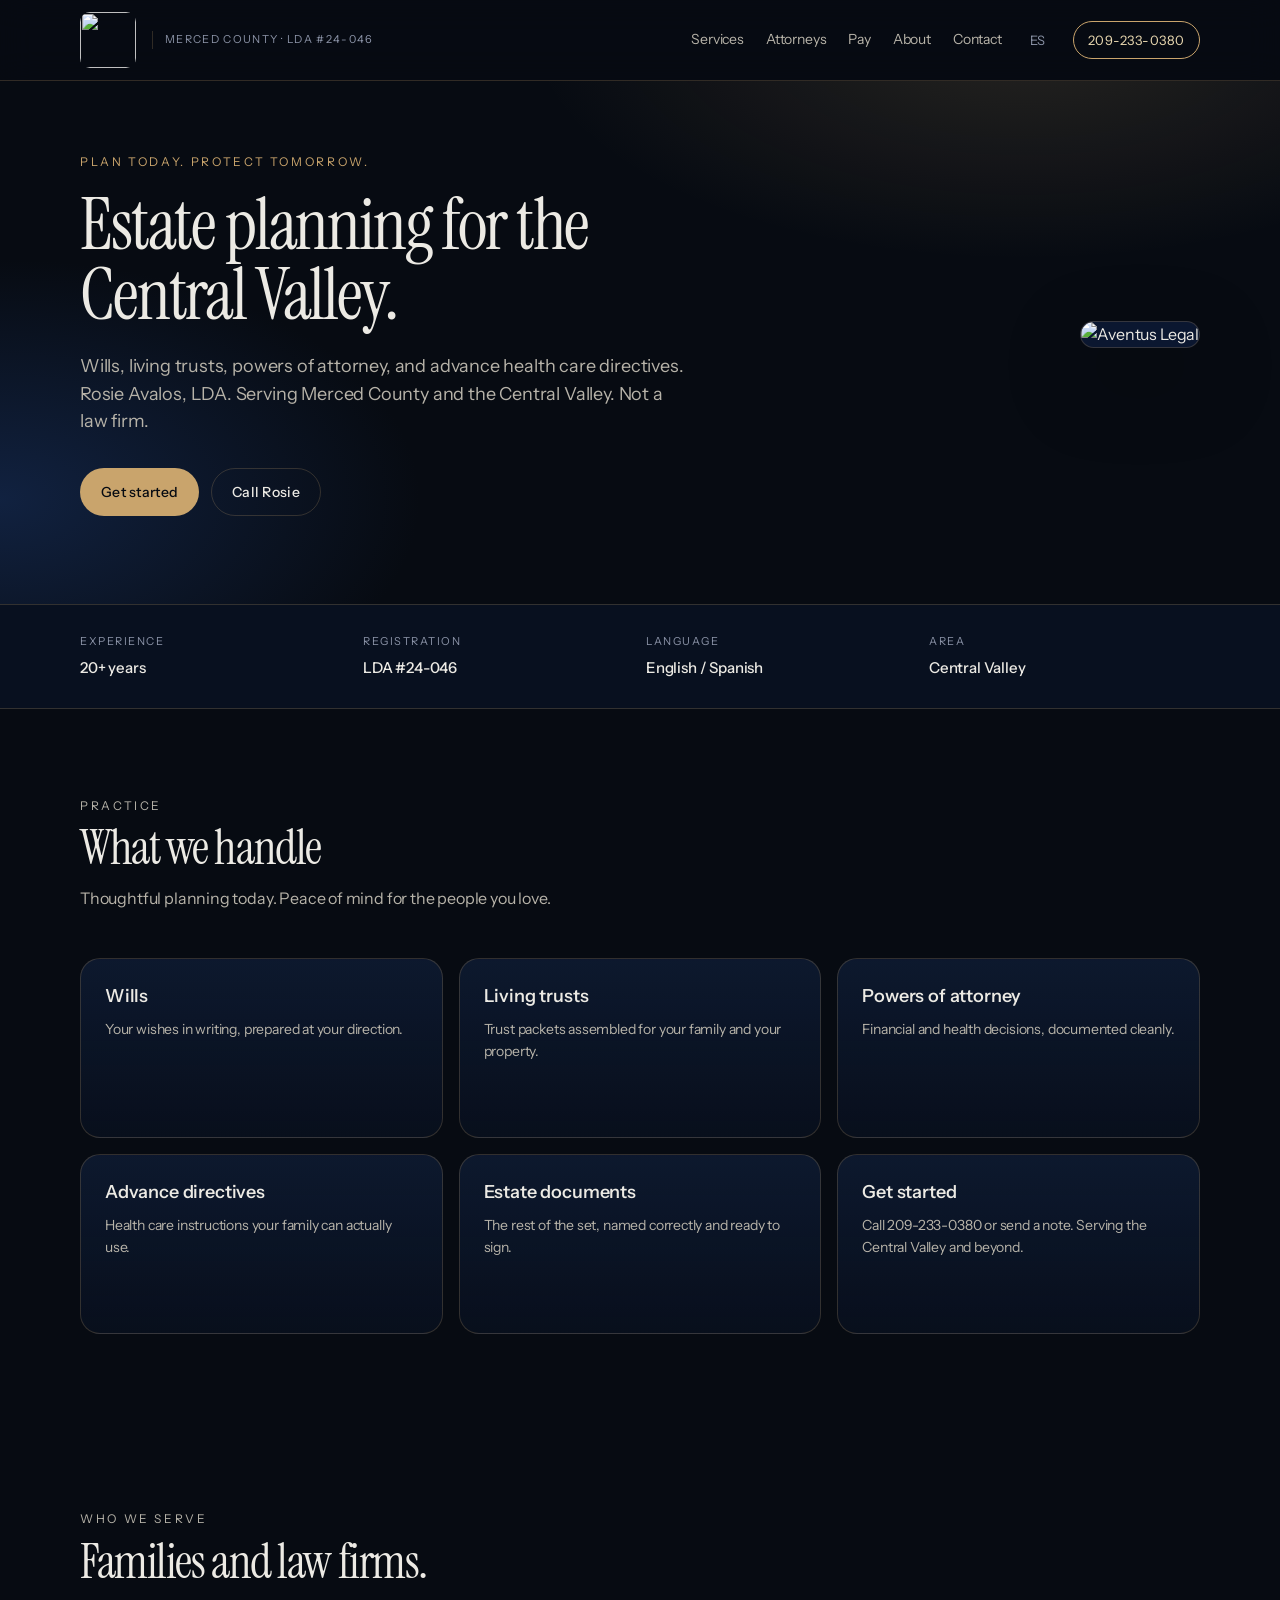
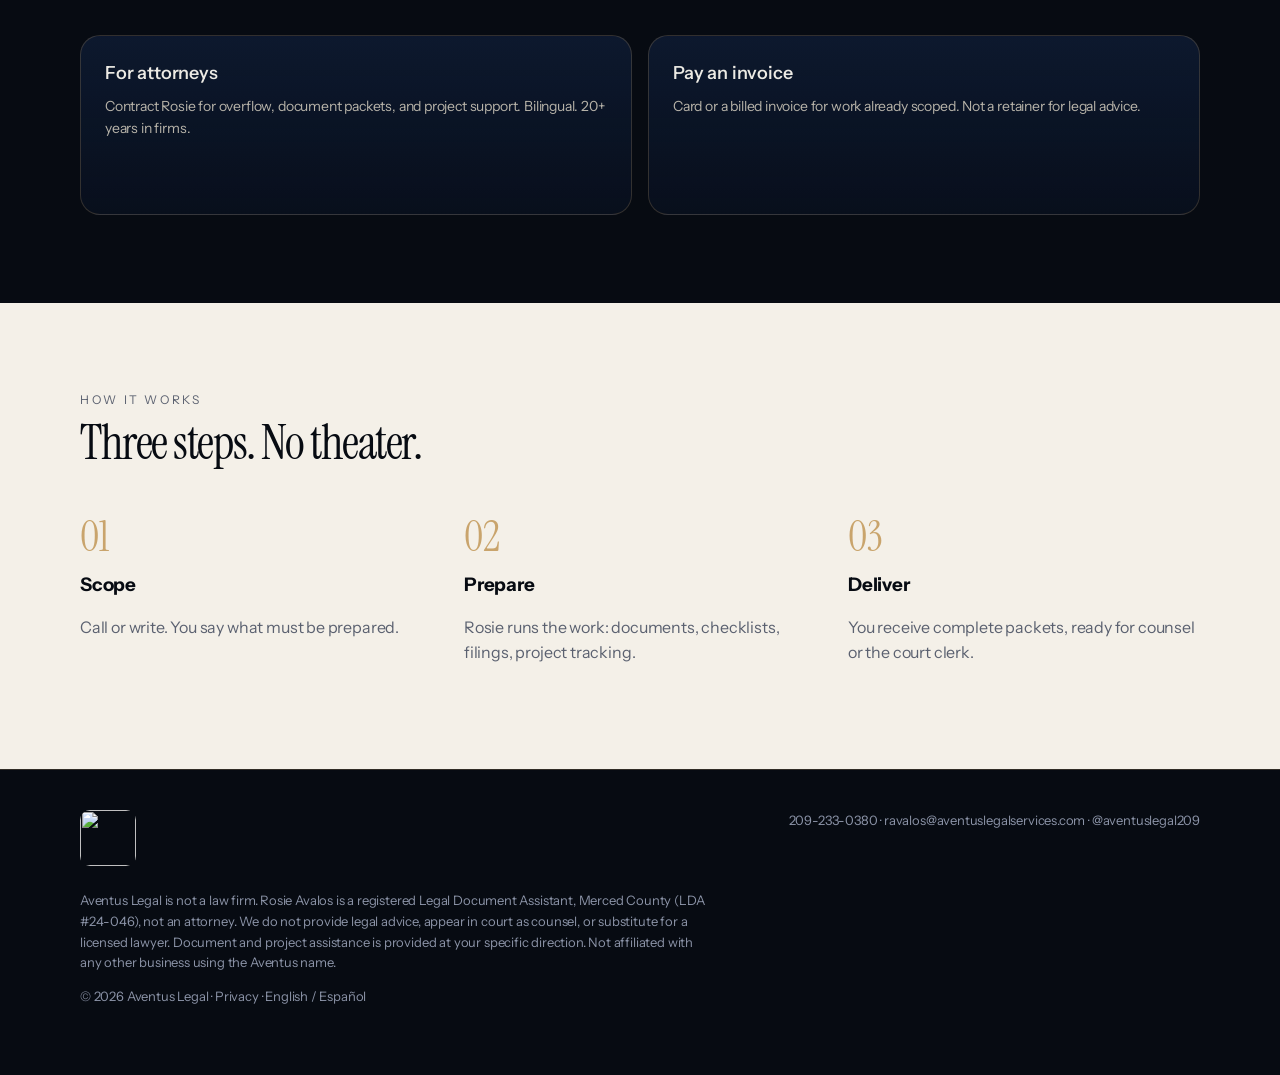
==== commit 1c691ab7: "Use official Aventus Legal gold A/L logo in header, footer, and favicon." ====
--- a/index.html
+++ b/index.html
@@ -4,10 +4,145 @@
   <meta charset="utf-8">
   <meta name="viewport" content="width=device-width, initial-scale=1">
   <title>Aventus Legal · Estate planning · Merced County LDA</title>
+  <meta name="description" content="Aventus Legal. Rosie Avalos, Merced County LDA #24-046. Wills, trusts, and estate planning documents for the Central Valley.">
+  <meta property="og:title" content="Aventus Legal · Contract paralegal & LDA">
+  <meta property="og:description" content="Aventus Legal. Rosie Avalos, Merced County LDA #24-046. Wills, trusts, and estate planning documents for the Central Valley.">
+  <meta property="og:type" content="website">
   <link rel="icon" href="assets/aventus-legal-logo.jpg" type="image/jpeg">
+  <link rel="preconnect" href="https://fonts.googleapis.com">
+  <link rel="preconnect" href="https://fonts.gstatic.com" crossorigin>
+  <link href="https://fonts.googleapis.com/css2?family=Instrument+Sans:wght@400;500;600&family=Instrument+Serif:ital@0;1&display=swap" rel="stylesheet">
+  <meta property="og:image" content="https://aventuslegalservices.com/assets/aventus-legal-logo.jpg">
   <link rel="stylesheet" href="css/styles.css">
+  <script type="application/ld+json">
+  {
+    "@context": "https://schema.org",
+    "@type": "ProfessionalService",
+    "name": "Aventus Legal",
+    "url": "https://aventuslegalservices.com",
+    "telephone": "+1-209-233-0380",
+    "email": "ravalos@aventuslegalservices.com",
+    "founder": { "@type": "Person", "name": "Rosie Avalos" },
+    "description": "California Legal Document Assistant and contract paralegal. Not a law firm.",
+    "areaServed": "US",
+    "knowsLanguage": ["en", "es"]
+  }
+  </script>
 </head>
 <body>
-<a class="brand" href="index.html"><img src="assets/aventus-legal-logo.jpg" alt="Aventus Legal"></a>
+<a class="skip" href="#main">Skip to content</a>
+<header class="nav">
+  <div class="wrap nav-inner">
+    <a class="brand" href="index.html">
+      <img src="assets/aventus-legal-logo.jpg" alt="">
+      <span>
+        <span class="brand-name">AVENTUS LEGAL</span>
+        <span class="brand-meta">Merced County · LDA #24-046</span>
+      </span>
+    </a>
+    <nav class="nav-links" aria-label="Primary">
+      <a href="services.html">Services</a>
+      <a href="attorneys.html">Attorneys</a>
+      <a href="pay.html">Pay</a>
+      <a href="about.html">About</a>
+      <a href="contact.html">Contact</a>
+      <button class="lang" type="button" data-lang>ES</button>
+      <a class="nav-cta" href="tel:+12092330380">209-233-0380</a>
+    </nav>
+  </div>
+</header>
+<main id="main">
+
+<section class="hero">
+  <div class="wrap hero-grid">
+    <div>
+      <p class="kicker">Plan Today. Protect Tomorrow.</p>
+      <h1 data-i18n="Estate planning for the Central Valley.">Estate planning for the Central Valley.</h1>
+      <p class="lede">Wills, living trusts, powers of attorney, and advance health care directives. Rosie Avalos, LDA. Serving Merced County and the Central Valley. Not a law firm.</p>
+      <div class="actions">
+        <a class="btn btn-gold" href="contact.html" data-i18n="Get started">Get started</a>
+        <a class="btn btn-ghost" href="tel:+12092330380" data-i18n="Call Rosie">Call Rosie</a>
+      </div>
+    </div>
+    <div class="hero-logo">
+      <img src="assets/aventus-legal-logo.jpg" alt="Aventus Legal">
+    </div>
+  </div>
+</section>
+<div class="trust">
+  <div class="wrap trust-grid">
+    <div class="trust-item"><small>Experience</small><strong>20+ years</strong></div>
+    <div class="trust-item"><small>Registration</small><strong>LDA #24-046</strong></div>
+    <div class="trust-item"><small>Language</small><strong>English / Spanish</strong></div>
+    <div class="trust-item"><small>Area</small><strong>Central Valley</strong></div>
+  </div>
+</div>
+<section>
+  <div class="wrap">
+    <div class="section-head">
+      <p class="kicker">Practice</p>
+      <h2>What we handle</h2>
+      <p>Thoughtful planning today. Peace of mind for the people you love.</p>
+    </div>
+    <div class="cards">
+      <a class="card" href="services.html"><h3>Wills</h3><p>Your wishes in writing, prepared at your direction.</p></a>
+      <a class="card" href="services.html"><h3>Living trusts</h3><p>Trust packets assembled for your family and your property.</p></a>
+      <a class="card" href="services.html"><h3>Powers of attorney</h3><p>Financial and health decisions, documented cleanly.</p></a>
+      <a class="card" href="services.html"><h3>Advance directives</h3><p>Health care instructions your family can actually use.</p></a>
+      <a class="card" href="services.html"><h3>Estate documents</h3><p>The rest of the set, named correctly and ready to sign.</p></a>
+      <a class="card" href="contact.html"><h3>Get started</h3><p>Call 209-233-0380 or send a note. Serving the Central Valley and beyond.</p></a>
+    </div>
+  </div>
+</section>
+<section>
+  <div class="wrap">
+    <div class="section-head">
+      <p class="kicker">Who we serve</p>
+      <h2>Families and law firms.</h2>
+    </div>
+    <div class="cards two">
+      <a class="card" href="attorneys.html">
+        <h3>For attorneys</h3>
+        <p>Contract Rosie for overflow, document packets, and project support. Bilingual. 20+ years in firms.</p>
+      </a>
+      <a class="card" href="pay.html">
+        <h3>Pay an invoice</h3>
+        <p>Card or a billed invoice for work already scoped. Not a retainer for legal advice.</p>
+      </a>
+    </div>
+  </div>
+</section>
+<section class="light">
+  <div class="wrap">
+    <div class="section-head">
+      <p class="kicker">How it works</p>
+      <h2>Three steps. No theater.</h2>
+    </div>
+    <div class="steps">
+      <div class="step"><div class="step-n">01</div><h3>Scope</h3><p class="muted">Call or write. You say what must be prepared.</p></div>
+      <div class="step"><div class="step-n">02</div><h3>Prepare</h3><p class="muted">Rosie runs the work: documents, checklists, filings, project tracking.</p></div>
+      <div class="step"><div class="step-n">03</div><h3>Deliver</h3><p class="muted">You receive complete packets, ready for counsel or the court clerk.</p></div>
+    </div>
+  </div>
+</section>
+</main>
+<footer>
+  <div class="wrap">
+    <div class="foot-top">
+      <div class="brand">
+        <img src="assets/aventus-legal-logo.jpg" alt="">
+        <span class="brand-name">AVENTUS LEGAL</span>
+      </div>
+      <div>
+        <a href="tel:+12092330380">209-233-0380</a> ·
+        <a href="mailto:ravalos@aventuslegalservices.com">ravalos@aventuslegalservices.com</a> · <a href="https://www.instagram.com/aventuslegal209/" target="_blank" rel="noopener">@aventuslegal209</a>
+      </div>
+    </div>
+    <p class="disclaimer">Aventus Legal is not a law firm. Rosie Avalos is a registered Legal Document Assistant, Merced County (LDA #24-046), not an attorney. We do not provide legal advice, appear in court as counsel, or substitute for a licensed lawyer. Document and project assistance is provided at your specific direction. Not affiliated with any other business using the Aventus name.</p>
+    <p>© <span data-year></span> Aventus Legal · <a href="privacy.html">Privacy</a> · English / Español</p>
+  </div>
+</footer>
+<script src="js/config.js"></script>
+<script src="js/main.js"></script>
 </body>
 </html>
--- a/css/styles.css
+++ b/css/styles.css
@@ -47,7 +47,7 @@
   height: 72px; gap: 24px;
 }
 .brand { display: flex; align-items: center; gap: 12px; min-width: 0; }
-.brand img { width: 28px; height: 31px; }
+.brand img { height: 56px; width: 56px; object-fit: cover; border-radius: 10px; }
 .brand-name {
   font-family: var(--serif);
   font-size: 18px;
@@ -304,3 +304,14 @@
 .cards.two { grid-template-columns: 1fr; }
 @media (min-width: 700px) { .cards.two { grid-template-columns: 1fr 1fr; } }
 .amount-row { display: grid; grid-template-columns: 1fr 1fr; gap: 12px; }
+
+.check-grid { display: grid; gap: 8px 16px; margin: 0 0 14px; }
+@media (min-width: 640px) { .check-grid { grid-template-columns: 1fr 1fr; } }
+.check-grid label { color: inherit; font-size: 14px; display: flex; gap: 8px; align-items: center; margin: 0; }
+.check-grid input { width: auto; margin: 0; }
+.intake { max-width: 720px; }
+.intake h2 { margin-top: 0; }
+.field-row { display: grid; gap: 12px; }
+@media (min-width: 700px) { .field-row { grid-template-columns: 1fr 1fr; } }
+.brand .brand-name { display: none; }
+.nav-inner { height: 80px; }
